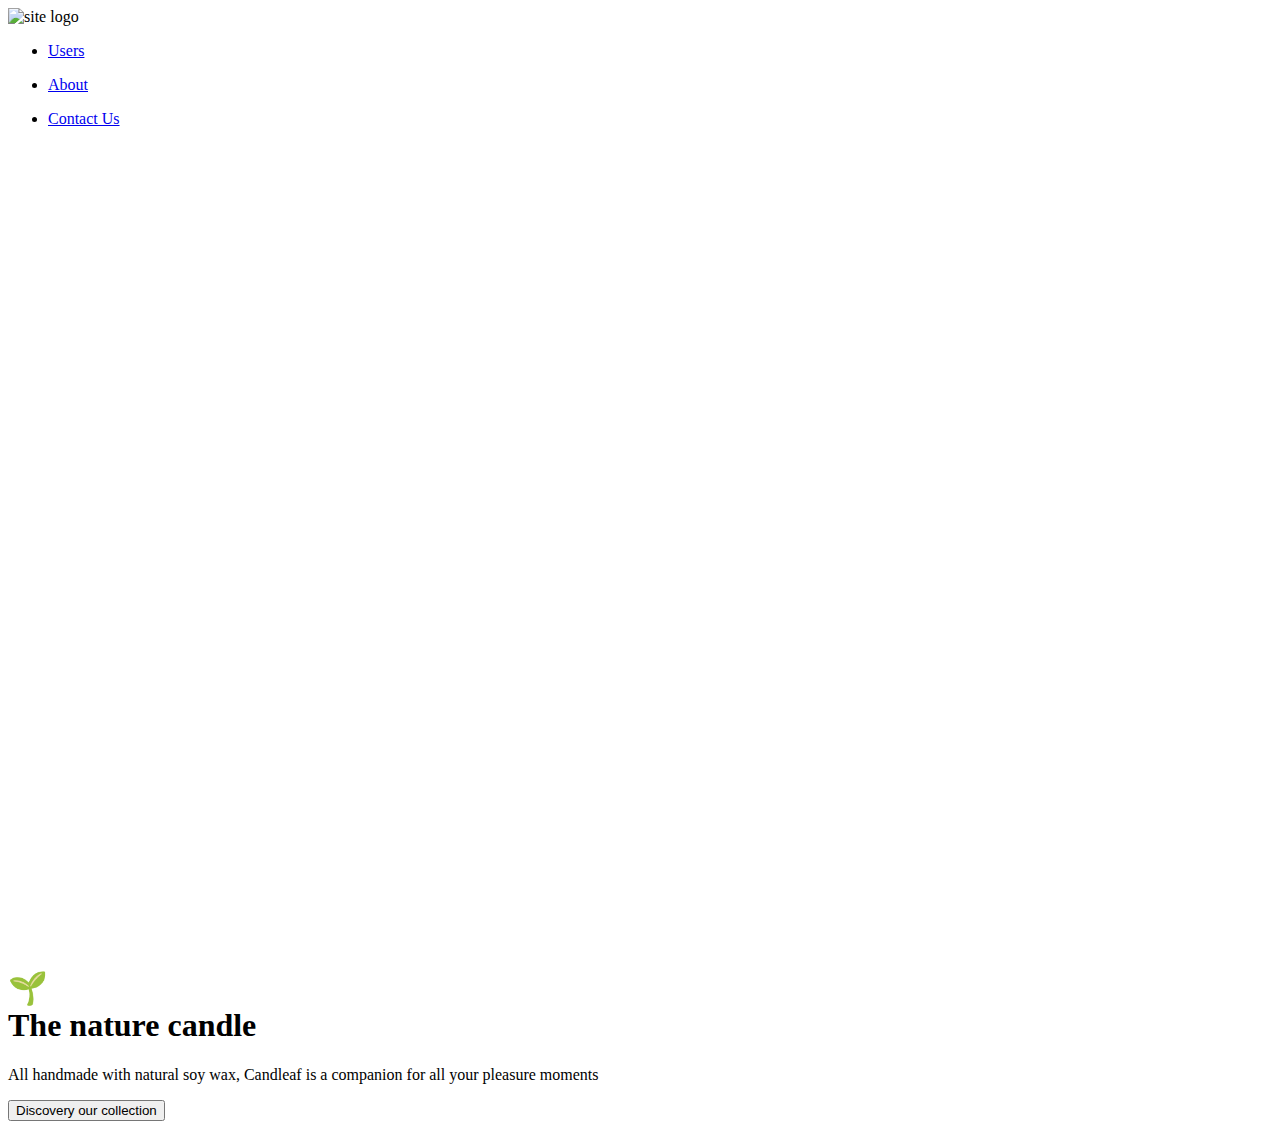
==== src/main/resources/templates/index.html @ eac418a5 "first commit" ====
<!DOCTYPE html>
<html lang="en">
<head>
    <meta charset="UTF-8">
    <meta name="viewport" content="width=device-width, initial-scale=1.0">
    <link rel="stylesheet" href="/styles/defStyle.css">
    <link rel="stylesheet" href="/styles/homeStyle.css">
    <title>Home</title>
</head>
<body>
    <header id="siteHeader" class="siteHeader">
        <div class="container siteHeader__container">
            <nav class="siteHeader__navbar">
                <div class="siteHeader__imageBox scaleAnim">
                    <a>
                        <img class="siteHeader__image" src="/images/logo.png" alt="site logo">
                    </a>
                </div>
                <ul class="siteHeader__ul">
                    <li class="siteHeader__li scaleAnim textAnim">
                        <a class="siteHeader__link" href="/users">
                            <p class="siteHeader__text">Users</p>
                        </a>
                    </li>
                    <li class="siteHeader__li scaleAnim textAnim">
                        <a class="siteHeader__link" href="/about">
                            <p class="siteHeader__text">About</p>
                        </a>
                    </li>
                    <li class="siteHeader__li scaleAnim textAnim">
                        <a class="siteHeader__link" href="/contact">
                            <p class="siteHeader__text">Contact Us</p>
                        </a>
                    </li>
                </ul>
                <div class="siteHeader__linksBox scaleAnim">
                    <a>
                        <img src="../static/images/login.svg" alt="login svg img">
                    </a>
                </div>
            </nav>
        </div>
    </header>
    <main id="siteMain" class="siteMain">
        <section id="siteHero" class="siteHero">
            <div class="siteHero__container container">
                <div class="siteHero__textBox">
                    <h1 class="siteHero__title">
                        🌱<br>
                        The nature candle
                    </h1>
                    <p class="siteHero__text">
                        All handmade with natural soy wax, Candleaf is a companion for all your pleasure moments
                    </p>
                    <button class="siteHero__btn">Discovery our collection</button>
                </div>
            </div>
        </section>
    </main>
    <footer>

    </footer>
</body>
</html>
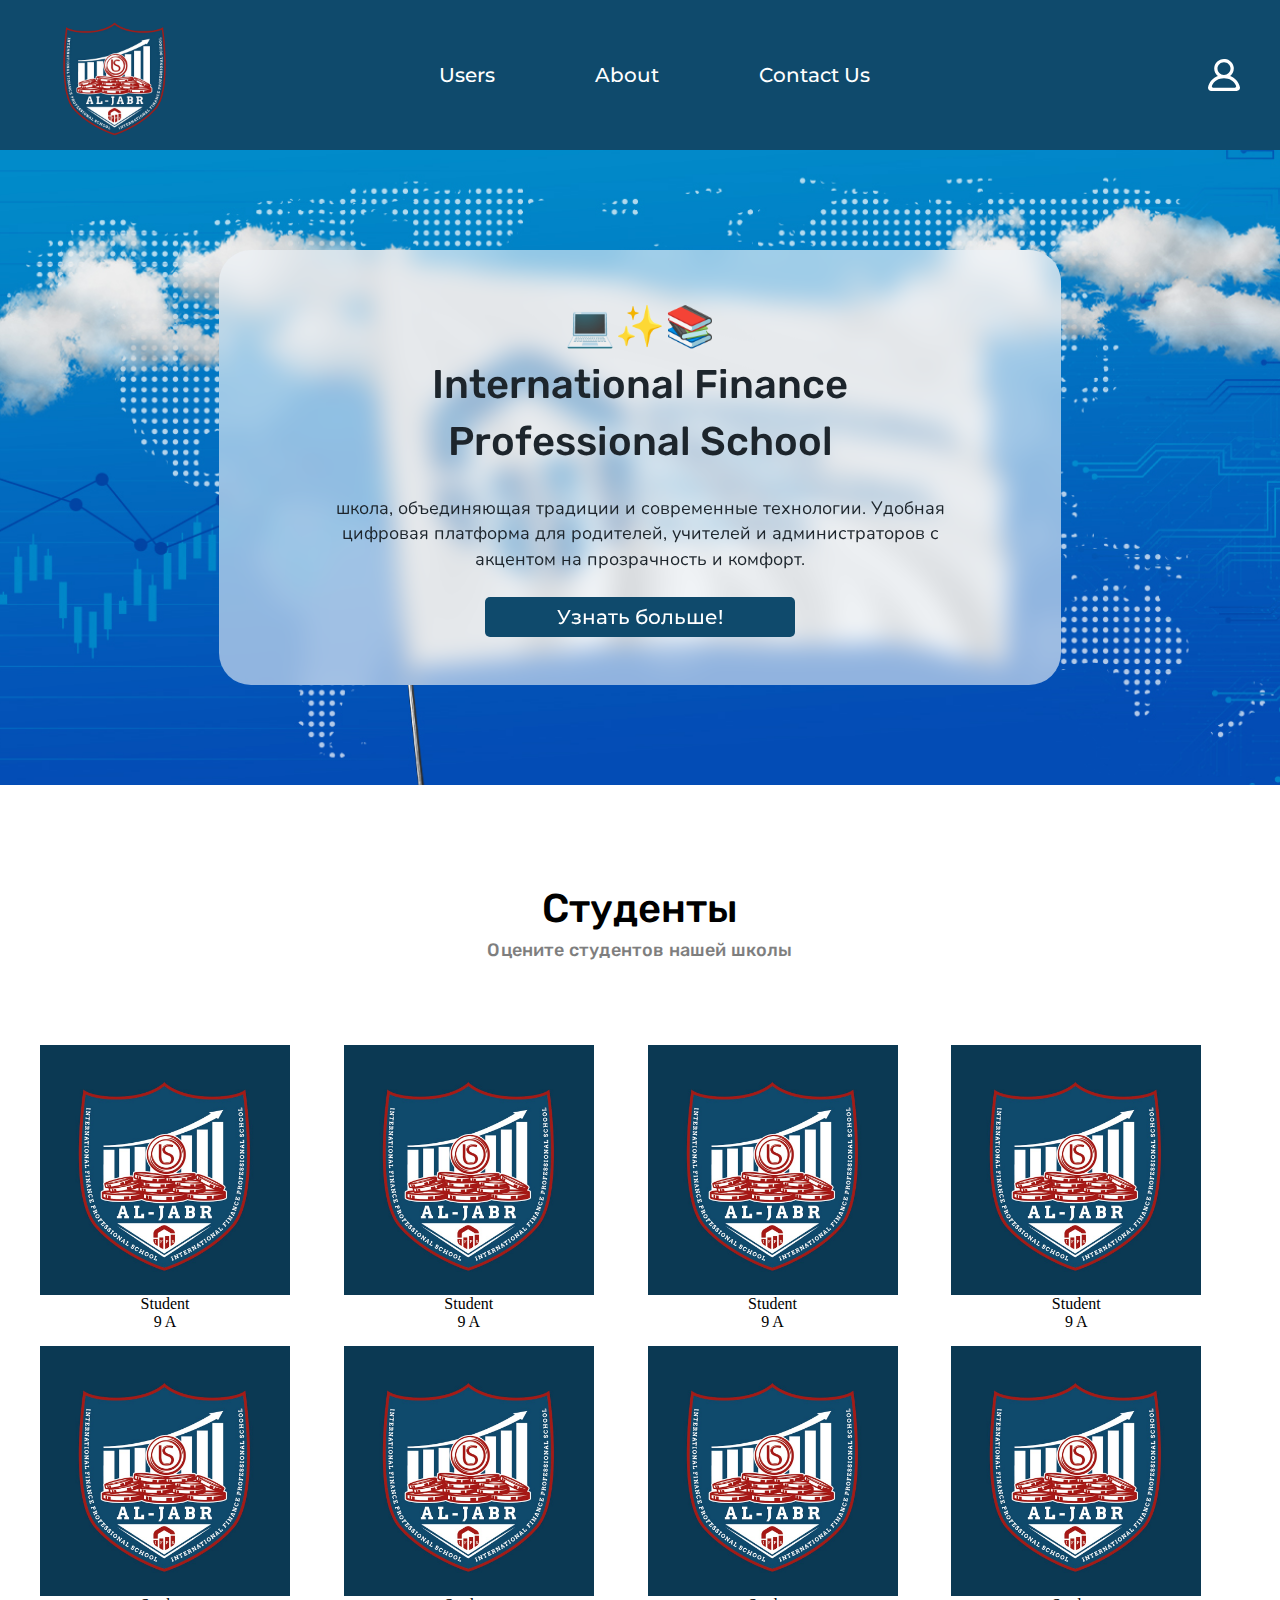
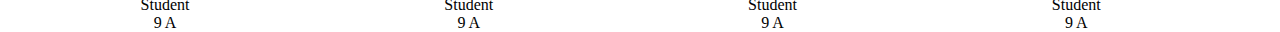
==== commit f22f8c68: "second commit" ====
--- a/src/main/resources/templates/index.html
+++ b/src/main/resources/templates/index.html
@@ -3,62 +3,178 @@
 <head>
     <meta charset="UTF-8">
     <meta name="viewport" content="width=device-width, initial-scale=1.0">
-    <link rel="stylesheet" href="/styles/defStyle.css">
-    <link rel="stylesheet" href="/styles/homeStyle.css">
+    <link rel="stylesheet" href="../static/styles/defStyle.css">
+    <link rel="stylesheet" href="../static/styles/homeStyle.css">
     <title>Home</title>
 </head>
 <body>
-    <header id="siteHeader" class="siteHeader">
-        <div class="container siteHeader__container">
-            <nav class="siteHeader__navbar">
-                <div class="siteHeader__imageBox scaleAnim">
-                    <a>
-                        <img class="siteHeader__image" src="/images/logo.png" alt="site logo">
+<header id="siteHeader" class="siteHeader">
+    <div class="container siteHeader__container">
+        <nav class="siteHeader__navbar">
+            <div class="siteHeader__imageBox scaleAnim">
+                <a>
+                    <img class="siteHeader__image" src="../static/images/logo.png" alt="site logo">
+                </a>
+            </div>
+            <ul class="siteHeader__ul">
+                <li class="siteHeader__li scaleAnim textAnim">
+                    <a class="siteHeader__link" href="/users">
+                        <p class="siteHeader__text">Users</p>
                     </a>
-                </div>
-                <ul class="siteHeader__ul">
-                    <li class="siteHeader__li scaleAnim textAnim">
-                        <a class="siteHeader__link" href="/users">
-                            <p class="siteHeader__text">Users</p>
-                        </a>
-                    </li>
-                    <li class="siteHeader__li scaleAnim textAnim">
-                        <a class="siteHeader__link" href="/about">
-                            <p class="siteHeader__text">About</p>
-                        </a>
-                    </li>
-                    <li class="siteHeader__li scaleAnim textAnim">
-                        <a class="siteHeader__link" href="/contact">
-                            <p class="siteHeader__text">Contact Us</p>
-                        </a>
-                    </li>
-                </ul>
-                <div class="siteHeader__linksBox scaleAnim">
-                    <a>
-                        <img src="../static/images/login.svg" alt="login svg img">
+                </li>
+                <li class="siteHeader__li scaleAnim textAnim">
+                    <a class="siteHeader__link" href="/about">
+                        <p class="siteHeader__text">About</p>
                     </a>
-                </div>
-            </nav>
+                </li>
+                <li class="siteHeader__li scaleAnim textAnim">
+                    <a class="siteHeader__link" href="/contact">
+                        <p class="siteHeader__text">Contact Us</p>
+                    </a>
+                </li>
+            </ul>
+            <div class="siteHeader__linksBox scaleAnim">
+                <a>
+                    <img src="../static/images/login.svg" alt="login svg img">
+                </a>
+            </div>
+        </nav>
+    </div>
+</header>
+<main id="siteMain" class="siteMain">
+    <section id="siteHero" class="siteHero">
+        <div class="siteHero__container container">
+            <div class="siteHero__textBox">
+                <h1 class="siteHero__title">
+                    💻✨📚<br>
+                    International Finance Professional School
+                </h1>
+                <p class="siteHero__text">
+                    школа, объединяющая традиции и современные технологии. Удобная цифровая платформа для родителей,
+                    учителей и администраторов с акцентом на прозрачность и комфорт.
+                </p>
+                <button class="siteHero__btn">Узнать больше!</button>
+            </div>
         </div>
-    </header>
-    <main id="siteMain" class="siteMain">
-        <section id="siteHero" class="siteHero">
-            <div class="siteHero__container container">
-                <div class="siteHero__textBox">
-                    <h1 class="siteHero__title">
-                        🌱<br>
-                        The nature candle
-                    </h1>
-                    <p class="siteHero__text">
-                        All handmade with natural soy wax, Candleaf is a companion for all your pleasure moments
-                    </p>
-                    <button class="siteHero__btn">Discovery our collection</button>
-                </div>
+    </section>
+
+    <section id="siteStudents" class="siteStudents">
+        <div class="siteStudents__container container">
+            <div class="siteStudents__textBox">
+                <h1 class="siteStudents__title">Студенты</h1>
+                <p class="siteStudents__text">Оцените студентов нашей школы</p>
             </div>
-        </section>
-    </main>
-    <footer>
+            <ul class="siteStudents__list">
+                <li class="siteStudents__item">
+                    <a href="/students">
+                        <div class="siteStudents__studentBox">
+                            <div class="studentBox__imgBox">
+                                <img src="../static/images/student.jpg" alt="Student photo">
+                            </div>
+                            <div class="studentBox__textBox">
+                                <h1 class="studentBox__title">Student</h1>
+                                <p class="studentBox__text">9 A</p>
+                            </div>
+                        </div>
+                    </a>
+                </li>
+                <li class="siteStudents__item">
+                    <a href="/students">
+                        <div class="siteStudents__studentBox">
+                            <div class="studentBox__imgBox">
+                                <img src="../static/images/student.jpg" alt="Student photo">
+                            </div>
+                            <div class="studentBox__textBox">
+                                <h1 class="studentBox__title">Student</h1>
+                                <p class="studentBox__text">9 A</p>
+                            </div>
+                        </div>
+                    </a>
+                </li>
+                <li class="siteStudents__item">
+                    <a href="/students">
+                        <div class="siteStudents__studentBox">
+                            <div class="studentBox__imgBox">
+                                <img src="../static/images/student.jpg" alt="Student photo">
+                            </div>
+                            <div class="studentBox__textBox">
+                                <h1 class="studentBox__title">Student</h1>
+                                <p class="studentBox__text">9 A</p>
+                            </div>
+                        </div>
+                    </a>
+                </li>
+                <li class="siteStudents__item">
+                    <a href="/students">
+                        <div class="siteStudents__studentBox">
+                            <div class="studentBox__imgBox">
+                                <img src="../static/images/student.jpg" alt="Student photo">
+                            </div>
+                            <div class="studentBox__textBox">
+                                <h1 class="studentBox__title">Student</h1>
+                                <p class="studentBox__text">9 A</p>
+                            </div>
+                        </div>
+                    </a>
+                </li>
+                <li class="siteStudents__item">
+                    <a href="/students">
+                        <div class="siteStudents__studentBox">
+                            <div class="studentBox__imgBox">
+                                <img src="../static/images/student.jpg" alt="Student photo">
+                            </div>
+                            <div class="studentBox__textBox">
+                                <h1 class="studentBox__title">Student</h1>
+                                <p class="studentBox__text">9 A</p>
+                            </div>
+                        </div>
+                    </a>
+                </li>
+                <li class="siteStudents__item">
+                    <a href="/students">
+                        <div class="siteStudents__studentBox">
+                            <div class="studentBox__imgBox">
+                                <img src="../static/images/student.jpg" alt="Student photo">
+                            </div>
+                            <div class="studentBox__textBox">
+                                <h1 class="studentBox__title">Student</h1>
+                                <p class="studentBox__text">9 A</p>
+                            </div>
+                        </div>
+                    </a>
+                </li>
+                <li class="siteStudents__item">
+                    <a href="/students">
+                        <div class="siteStudents__studentBox">
+                            <div class="studentBox__imgBox">
+                                <img src="../static/images/student.jpg" alt="Student photo">
+                            </div>
+                            <div class="studentBox__textBox">
+                                <h1 class="studentBox__title">Student</h1>
+                                <p class="studentBox__text">9 A</p>
+                            </div>
+                        </div>
+                    </a>
+                </li>
+                <li class="siteStudents__item">
+                    <a href="/students">
+                        <div class="siteStudents__studentBox">
+                            <div class="studentBox__imgBox">
+                                <img src="../static/images/student.jpg" alt="Student photo">
+                            </div>
+                            <div class="studentBox__textBox">
+                                <h1 class="studentBox__title">Student</h1>
+                                <p class="studentBox__text">9 A</p>
+                            </div>
+                        </div>
+                    </a>
+                </li>
+            </ul>
+        </div>
+    </section>
+</main>
+<footer>
 
-    </footer>
+</footer>
 </body>
 </html>
--- a/src/main/resources/static/styles/defStyle.css
+++ b/src/main/resources/static/styles/defStyle.css
@@ -0,0 +1,179 @@
+Rebooted style *,
+*::before,
+*::after {
+    box-sizing: border-box;
+}
+
+* {
+    margin: 0;
+    padding: 0;
+    border: 0 solid transparent;
+    transition: all 0.4s ease;
+}
+
+html {
+    -webkit-text-size-adjust: 100%;
+}
+
+body {
+    text-rendering: optimizeSpeed;
+    margin: 0;
+    padding: 0;
+}
+
+.scaleAnim:hover {
+    transform: scale(1.05);
+}
+
+.scaleAnim:active {
+    transform: scale(1);
+}
+
+.textAnim:hover {
+    color: #f0f0f0;
+}
+
+.textAnim:active {
+    color: #e0e0e0;
+}
+
+img,
+svg,
+video,
+canvas,
+audio,
+iframe,
+embed,
+object {
+    display: block;
+    max-width: 100%;
+}
+
+input,
+button,
+textarea,
+select {
+    font: inherit;
+    line-height: inherit;
+    color: inherit;
+    display: block;
+}
+
+table {
+    border-collapse: collapse;
+    border-spacing: 0;
+}
+
+button,
+[role="button"] {
+    cursor: pointer;
+    background-color: transparent;
+    -webkit-tap-highlight-color: transparent;
+
+    &:focus {
+        outline: 0;
+    }
+}
+
+a {
+    cursor: pointer;
+    color: inherit;
+    text-decoration: inherit;
+    -webkit-tap-highlight-color: transparent;
+}
+
+h1,
+h2,
+h3,
+h4,
+h5,
+h6 {
+    font-size: inherit;
+    font-weight: inherit;
+}
+
+ol,
+ul {
+    list-style: none;
+}
+
+[type="date"],
+[type="datetime"],
+[type="datetime-local"],
+[type="email"],
+[type="month"],
+[type="number"],
+[type="password"],
+[type="search"],
+[type="tel"],
+[type="text"],
+[type="time"],
+[type="url"],
+[type="week"],
+textarea,
+select {
+    -webkit-appearance: none;
+    -moz-appearance: none;
+    appearance: none;
+    width: 100%;
+
+    &:focus {
+        outline: 0;
+    }
+}
+
+::-moz-placeholder {
+    opacity: 1;
+}
+
+textarea {
+    vertical-align: top;
+}
+
+[type="checkbox"],
+[type="radio"] {
+    -webkit-appearance: none;
+    -moz-appearance: none;
+    appearance: none;
+
+    &:focus {
+        outline: 0;
+    }
+}
+
+@media (prefers-reduced-motion: reduce) {
+    html:focus-within {
+        scroll-behavior: auto;
+    }
+
+    *,
+    *::before,
+    *::after {
+        animation-duration: 0.01ms !important;
+        animation-iteration-count: 1 !important;
+        transition-duration: 0.01ms !important;
+        scroll-behavior: auto !important;
+    }
+}
+
+::-webkit-scrollbar {
+    width: 10px;
+}
+
+::-webkit-scrollbar-track {
+    background: #f1f1f1;
+}
+
+::-webkit-scrollbar-thumb {
+    background: #888;
+    border-radius: 10px;
+}
+
+::-webkit-scrollbar-thumb:hover {
+    background: #555;
+}
+
+.container {
+    max-width: 1200px;
+    margin: 0 auto;
+}--- a/src/main/resources/static/styles/homeStyle.css
+++ b/src/main/resources/static/styles/homeStyle.css
@@ -0,0 +1,183 @@
+@import url('https://fonts.googleapis.com/css2?family=Roboto:ital,wght@0,100;0,300;0,400;0,500;0,700;0,900;1,100;1,300;1,400;1,500;1,700;1,900&display=swap');
+@import url('https://fonts.googleapis.com/css2?family=Poppins:ital,wght@0,100;0,200;0,300;0,400;0,500;0,600;0,700;0,800;0,900;1,100;1,200;1,300;1,400;1,500;1,600;1,700;1,800;1,900&display=swap');
+@import url('https://fonts.googleapis.com/css2?family=Akatab:wght@400;500;600;700;800;900&display=swap');
+@import url('https://fonts.googleapis.com/css2?family=Nunito:ital,wght@0,200..1000;1,200..1000&display=swap');
+@import url('https://fonts.googleapis.com/css2?family=Montserrat:ital,wght@0,100..900;1,100..900&display=swap');
+@import url('https://fonts.googleapis.com/css2?family=Rubik:ital,wght@0,300..900;1,300..900&display=swap');
+
+:root {
+    --green: #56b280;
+    --black: #272727;
+    --white: #fff;
+    --brand: #0f4a6c;
+    --font-family: "Montserrat", sans-serif;
+    --second-family: "Rubik", sans-serif;
+    --third-family: "Nunito", sans-serif;
+    --font3: "Avenir", sans-serif;
+}
+
+body {
+    background-color: var(--white);
+}
+
+/* Site Header */
+
+#siteHeader {
+    background-color: var(--brand);
+}
+
+.siteHeader__navbar {
+    display: flex;
+    justify-content: space-between;
+    text-align: center;
+    align-items: center;
+}
+
+.siteHeader__imageBox {
+    max-width: 150px;
+    margin-right: -90px;
+}
+
+.siteHeader__image {
+    border-radius: 50%;
+}
+
+.siteHeader__ul {
+    display: flex;
+    justify-content: space-between;
+    align-items: center;
+    gap: 100px;
+    text-align: center;
+}
+
+.siteHeader__li {
+    font-family: var(--font-family);
+    font-weight: 500;
+    font-size: 20px;
+    text-align: center;
+    color: var(--white);
+}
+
+.siteHeader__linksBox {
+    max-width: 32px;
+    display: flex;
+    align-items: center;
+}
+
+/* Site Main */
+
+#siteMain {
+    position: relative;
+}
+
+/* Site Hero */
+
+.siteHero {
+    background-image: url("../images/heroSectionBgImage.jpg");
+    background-size: cover;
+    background-repeat: no-repeat;
+    background-position: center;
+    align-items: center;
+    text-align: center;
+    display: flex;
+    justify-content: center;
+    margin: 0 0 100px;
+}
+
+.siteHero__textBox {
+    margin: 100px 0;
+    padding: 48px 96px;
+    display: flex;
+    flex-direction: column;
+    backdrop-filter: blur(12px);
+    background: rgba(240, 245, 250, 0.6);
+    gap: 25px;
+    border-radius: 32px;
+    align-items: center;
+}
+
+.siteHero__title {
+    font-family: var(--second-family);
+    font-weight: 500;
+    font-size: 40px;
+    line-height: 144%;
+    text-align: center;
+    color: #1d252c;
+    width: 540px;
+}
+
+.siteHero__text {
+    font-family: var(--third-family);
+    font-weight: 400;
+    font-size: 18px;
+    line-height: 142%;
+    text-align: center;
+    color: #1d252c;
+    width: 650px;
+}
+
+.siteHero__btn {
+    font-family: var(--font-family);
+    font-weight: 500;
+    font-size: 20px;
+    text-align: center;
+    color: var(--white);
+    border-radius: 5px;
+    padding: 8px 45px;
+    background-color: var(--brand);
+    width: 310px;
+    margin: 0 auto;
+}
+
+.siteHero__btn:hover{
+    transform: scale(1.05);
+    background-color: #155d8a;
+}
+
+.siteHero__btn:active{
+    transform: scale(1);
+    background-color: #0c3a54;
+}
+
+/* Site Students */
+
+.siteStudents__textBox{
+    display: flex;
+    flex-direction: column;
+    gap: 5px;
+    text-align: center;
+    margin-bottom: 80px;
+}
+
+.siteStudents__title{
+    font-family: var(--second-family);
+    font-weight: 500;
+    font-size: 40px;
+}
+
+.siteStudents__text{
+    font-family: var(--second-family);
+    font-weight: 500;
+    font-size: 18px;
+    line-height: 153%;
+    letter-spacing: 0.01em;
+    opacity: 0.5;
+}
+
+.siteStudents__list{
+    display: grid;
+    grid-template-columns: 1fr 1fr 1fr 1fr;
+    justify-content: space-between;
+    align-items: center;
+    gap: 15px;
+}
+
+.siteStudents__item{
+    text-align: center;
+    max-width: 250px;
+}
+
+.siteStudents__item:hover{
+    transform: scale(1.05);
+
+}
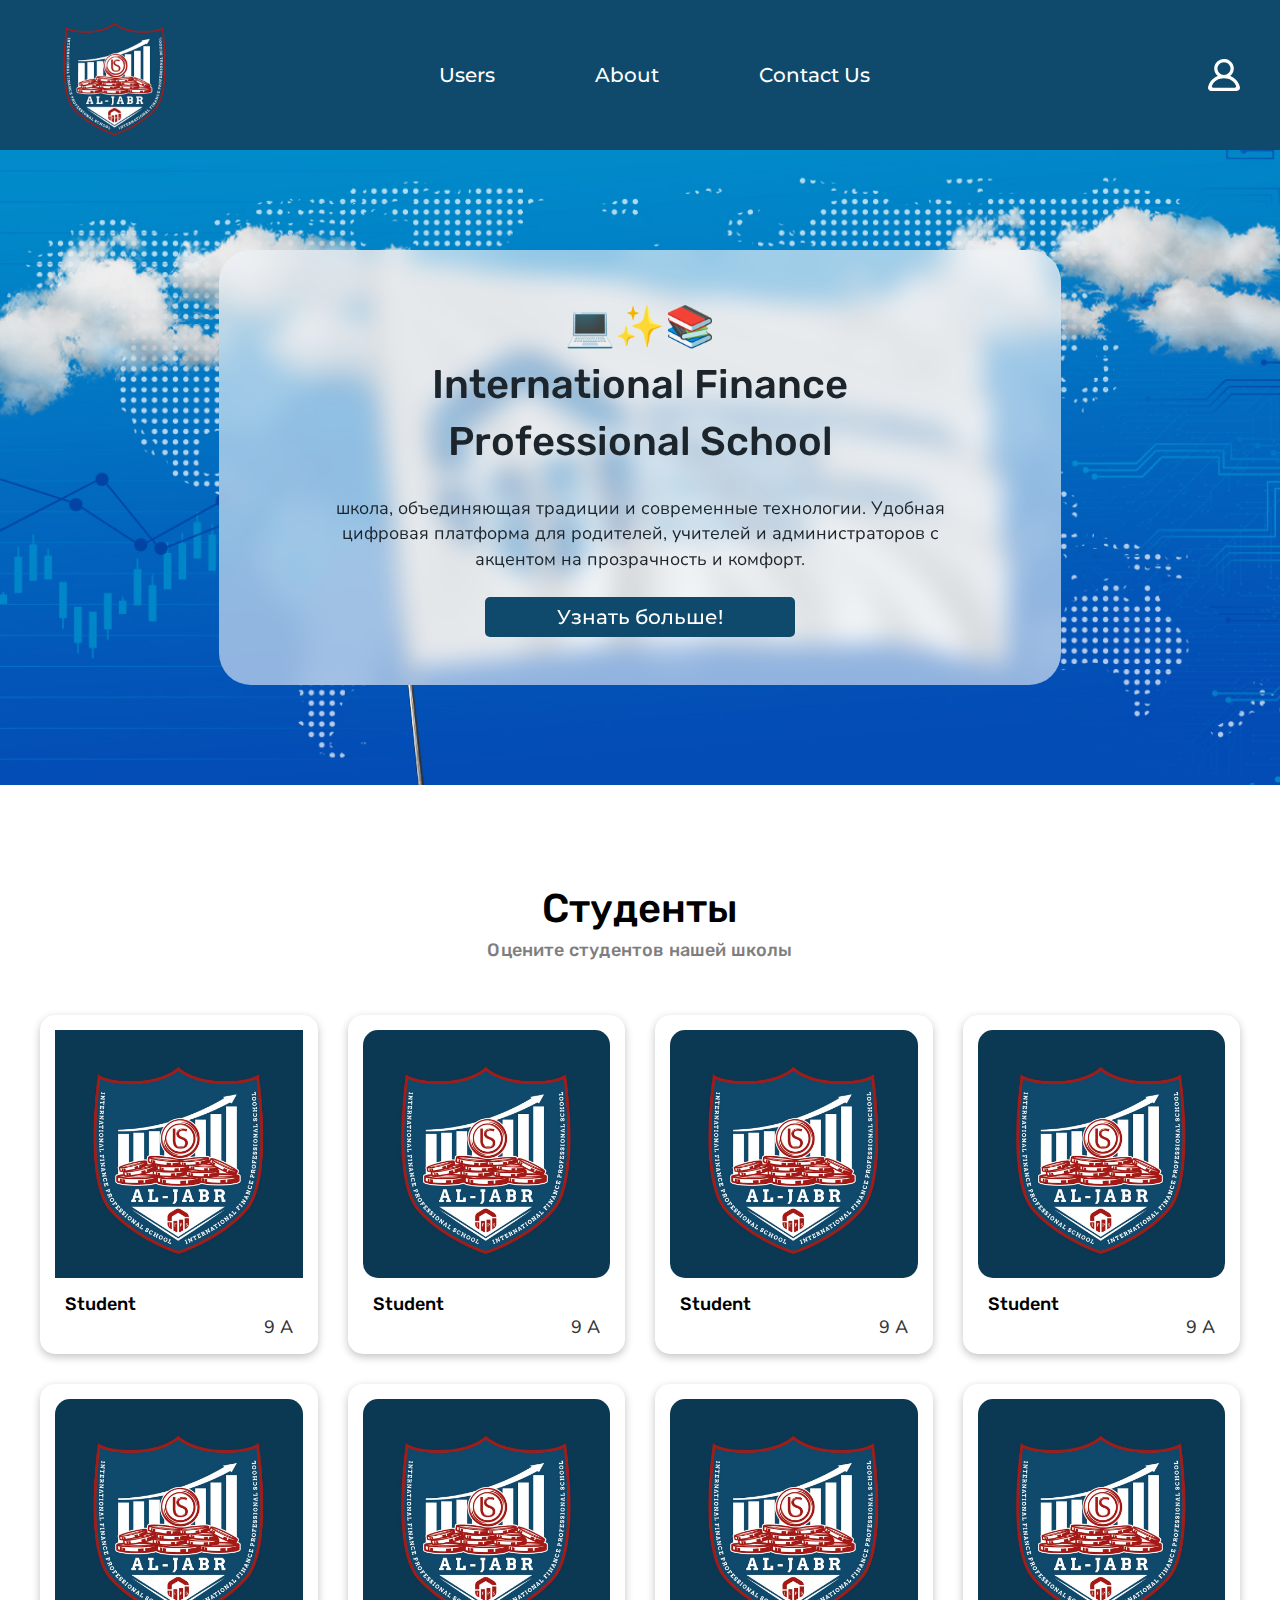
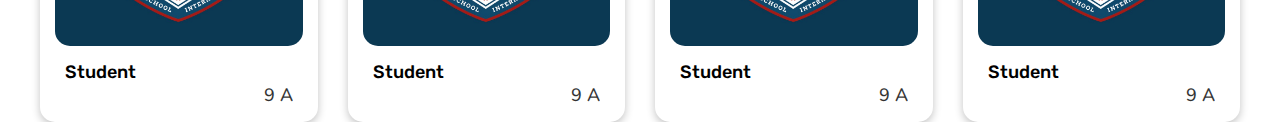
==== commit 4e871ba4: "third commit" ====
--- a/src/main/resources/templates/index.html
+++ b/src/main/resources/templates/index.html
@@ -82,7 +82,7 @@
                     <a href="/students">
                         <div class="siteStudents__studentBox">
                             <div class="studentBox__imgBox">
-                                <img src="../static/images/student.jpg" alt="Student photo">
+                                <img class="studentBox__img" src="../static/images/student.jpg" alt="Student photo">
                             </div>
                             <div class="studentBox__textBox">
                                 <h1 class="studentBox__title">Student</h1>
@@ -95,7 +95,7 @@
                     <a href="/students">
                         <div class="siteStudents__studentBox">
                             <div class="studentBox__imgBox">
-                                <img src="../static/images/student.jpg" alt="Student photo">
+                                <img class="studentBox__img" src="../static/images/student.jpg" alt="Student photo">
                             </div>
                             <div class="studentBox__textBox">
                                 <h1 class="studentBox__title">Student</h1>
@@ -108,7 +108,7 @@
                     <a href="/students">
                         <div class="siteStudents__studentBox">
                             <div class="studentBox__imgBox">
-                                <img src="../static/images/student.jpg" alt="Student photo">
+                                <img class="studentBox__img" src="../static/images/student.jpg" alt="Student photo">
                             </div>
                             <div class="studentBox__textBox">
                                 <h1 class="studentBox__title">Student</h1>
@@ -121,7 +121,7 @@
                     <a href="/students">
                         <div class="siteStudents__studentBox">
                             <div class="studentBox__imgBox">
-                                <img src="../static/images/student.jpg" alt="Student photo">
+                                <img class="studentBox__img" src="../static/images/student.jpg" alt="Student photo">
                             </div>
                             <div class="studentBox__textBox">
                                 <h1 class="studentBox__title">Student</h1>
@@ -134,7 +134,7 @@
                     <a href="/students">
                         <div class="siteStudents__studentBox">
                             <div class="studentBox__imgBox">
-                                <img src="../static/images/student.jpg" alt="Student photo">
+                                <img class="studentBox__img" src="../static/images/student.jpg" alt="Student photo">
                             </div>
                             <div class="studentBox__textBox">
                                 <h1 class="studentBox__title">Student</h1>
@@ -147,7 +147,7 @@
                     <a href="/students">
                         <div class="siteStudents__studentBox">
                             <div class="studentBox__imgBox">
-                                <img src="../static/images/student.jpg" alt="Student photo">
+                                <img class="studentBox__img" src="../static/images/student.jpg" alt="Student photo">
                             </div>
                             <div class="studentBox__textBox">
                                 <h1 class="studentBox__title">Student</h1>
@@ -160,7 +160,7 @@
                     <a href="/students">
                         <div class="siteStudents__studentBox">
                             <div class="studentBox__imgBox">
-                                <img src="../static/images/student.jpg" alt="Student photo">
+                                <img class="studentBox__img" src="../static/images/student.jpg" alt="Student photo">
                             </div>
                             <div class="studentBox__textBox">
                                 <h1 class="studentBox__title">Student</h1>
--- a/src/main/resources/static/styles/homeStyle.css
+++ b/src/main/resources/static/styles/homeStyle.css
@@ -141,12 +141,17 @@
 
 /* Site Students */
 
+.siteStudents__studentBox{
+    display: grid;
+    gap: 15px;
+}
+
 .siteStudents__textBox{
     display: flex;
     flex-direction: column;
     gap: 5px;
     text-align: center;
-    margin-bottom: 80px;
+    margin-bottom: 50px;
 }
 
 .siteStudents__title{
@@ -169,15 +174,43 @@
     grid-template-columns: 1fr 1fr 1fr 1fr;
     justify-content: space-between;
     align-items: center;
-    gap: 15px;
+    gap: 30px;
 }
 
 .siteStudents__item{
     text-align: center;
     max-width: 250px;
+    box-shadow: rgba(0, 0, 0, 0.24) 0px 3px 8px;
+    padding: 15px;
+    border-radius: 15px;
+    gap: 10px;
+}
+
+.siteStudents__item:hover{
+    box-shadow: rgba(0, 0, 0, 0.25) 0px 54px 55px, rgba(0, 0, 0, 0.12) 0px -12px 30px, rgba(0, 0, 0, 0.12) 0px 4px 6px, rgba(0, 0, 0, 0.17) 0px 12px 13px, rgba(0, 0, 0, 0.09) 0px -3px 5px;
 }
 
 .siteStudents__item:hover{
     transform: scale(1.05);
-
-}
+}
+
+.studentBox__img{
+    border-radius: 15px;
+}
+
+.studentBox__title{
+    font-family: var(--second-family);
+    font-weight: 500;
+    font-size: 18px;
+    text-align: start;
+    padding-left: 10px;
+}
+
+.studentBox__text{
+    font-family: var(--third-family);
+    font-weight: 500;
+    font-size: 18px;
+    opacity: 0.8;
+    text-align: end;
+    padding-right: 10px;
+}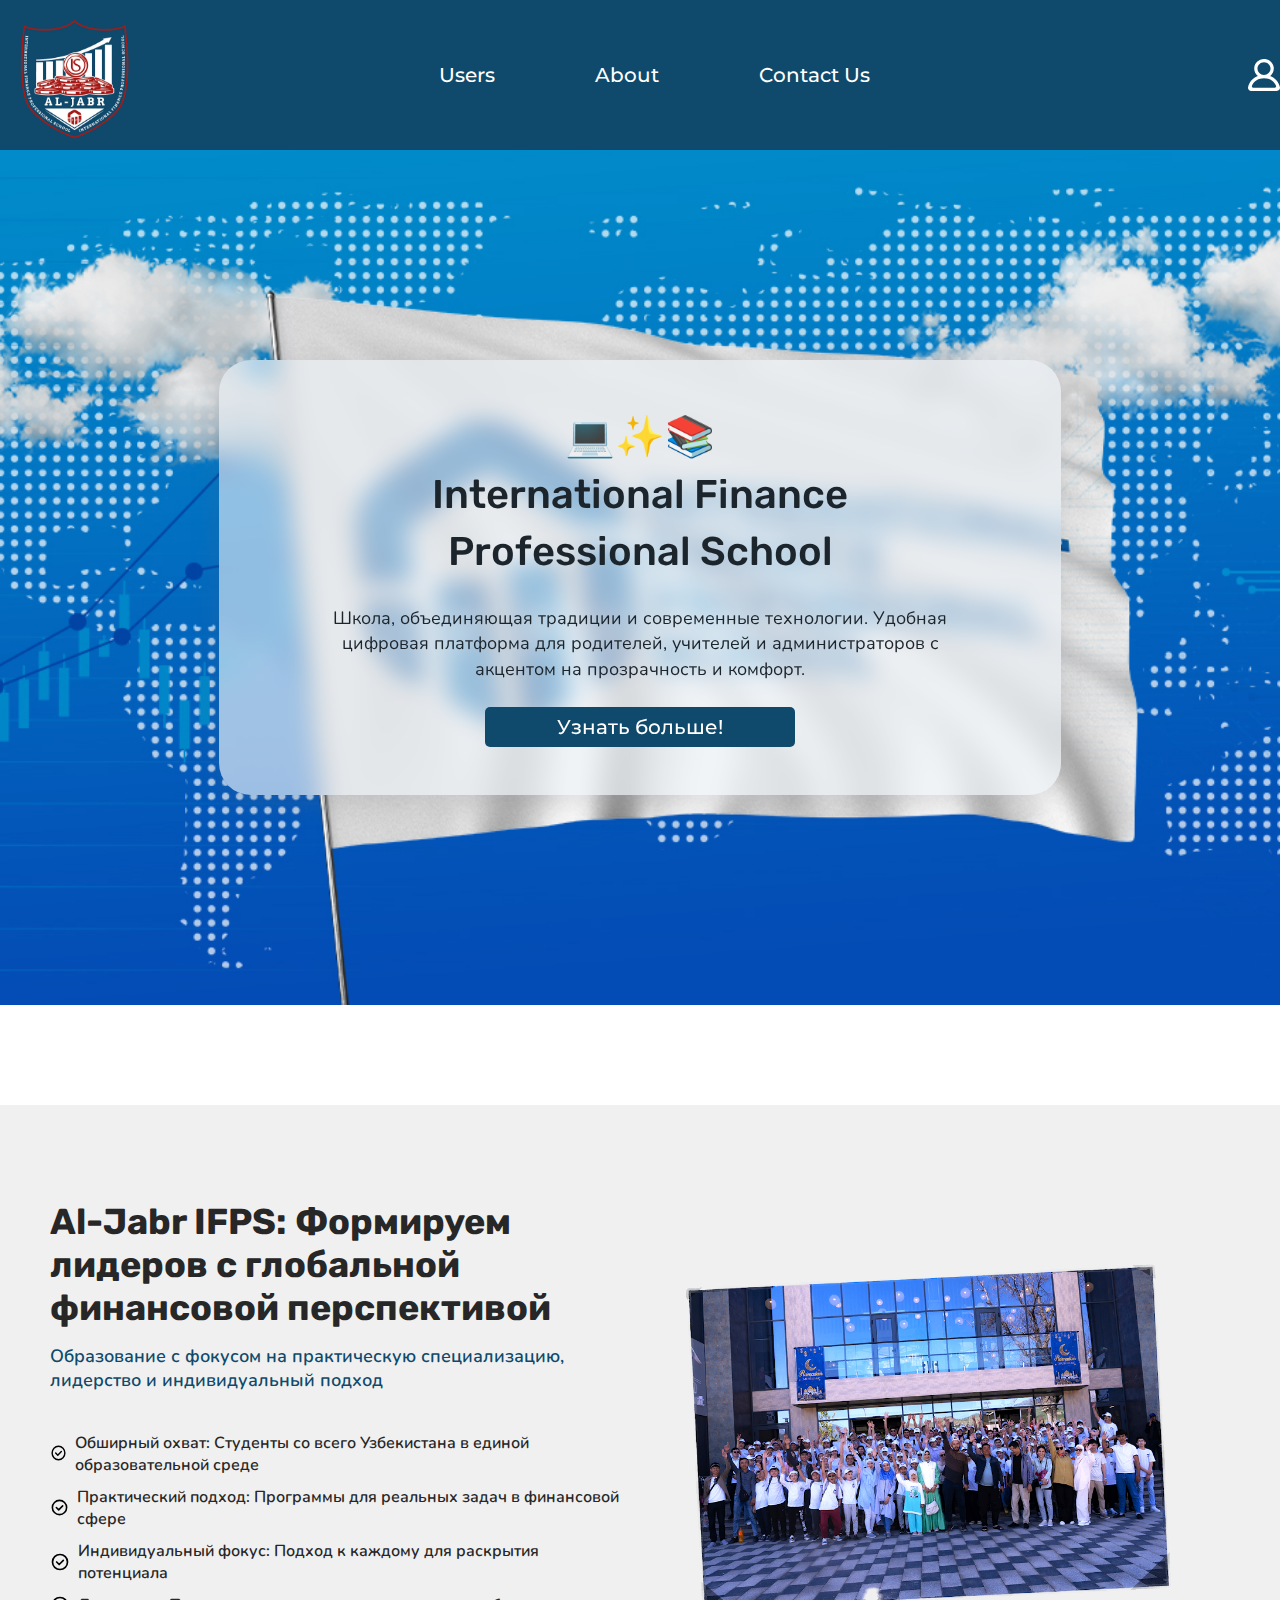
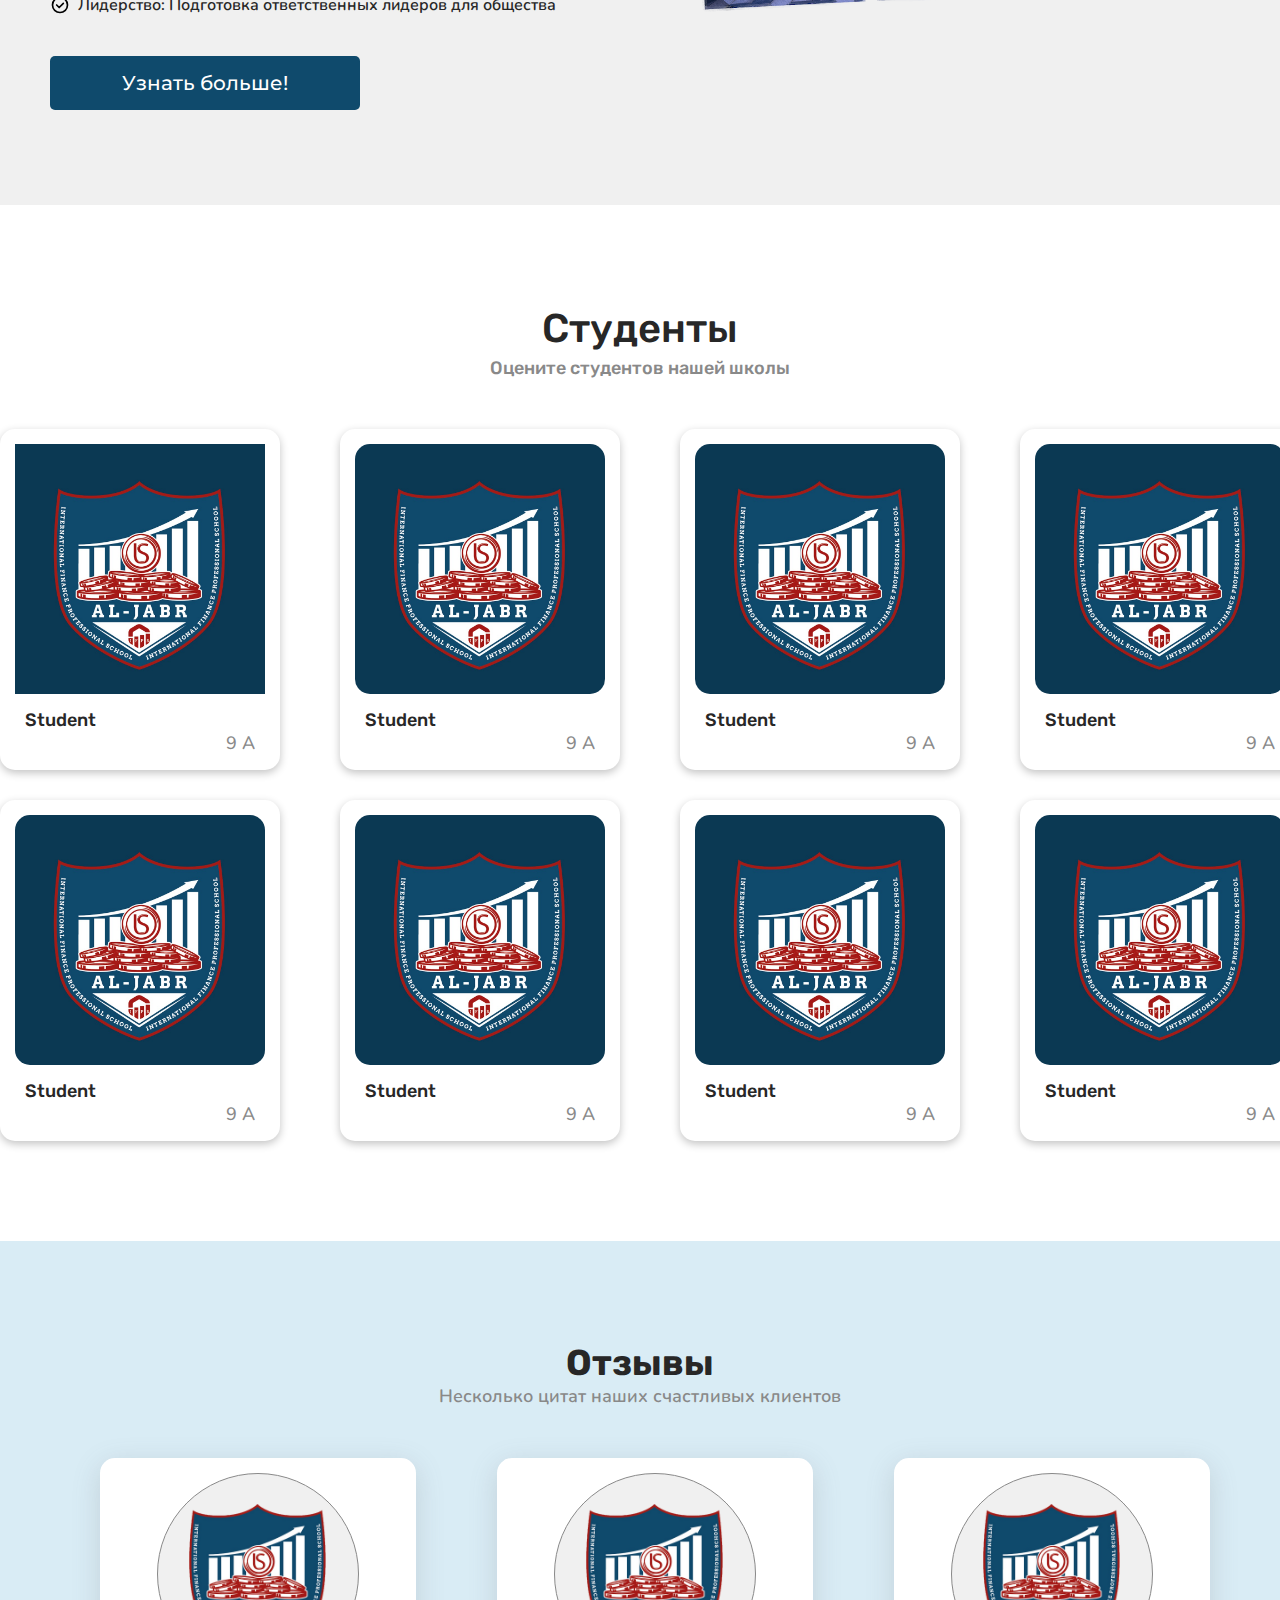
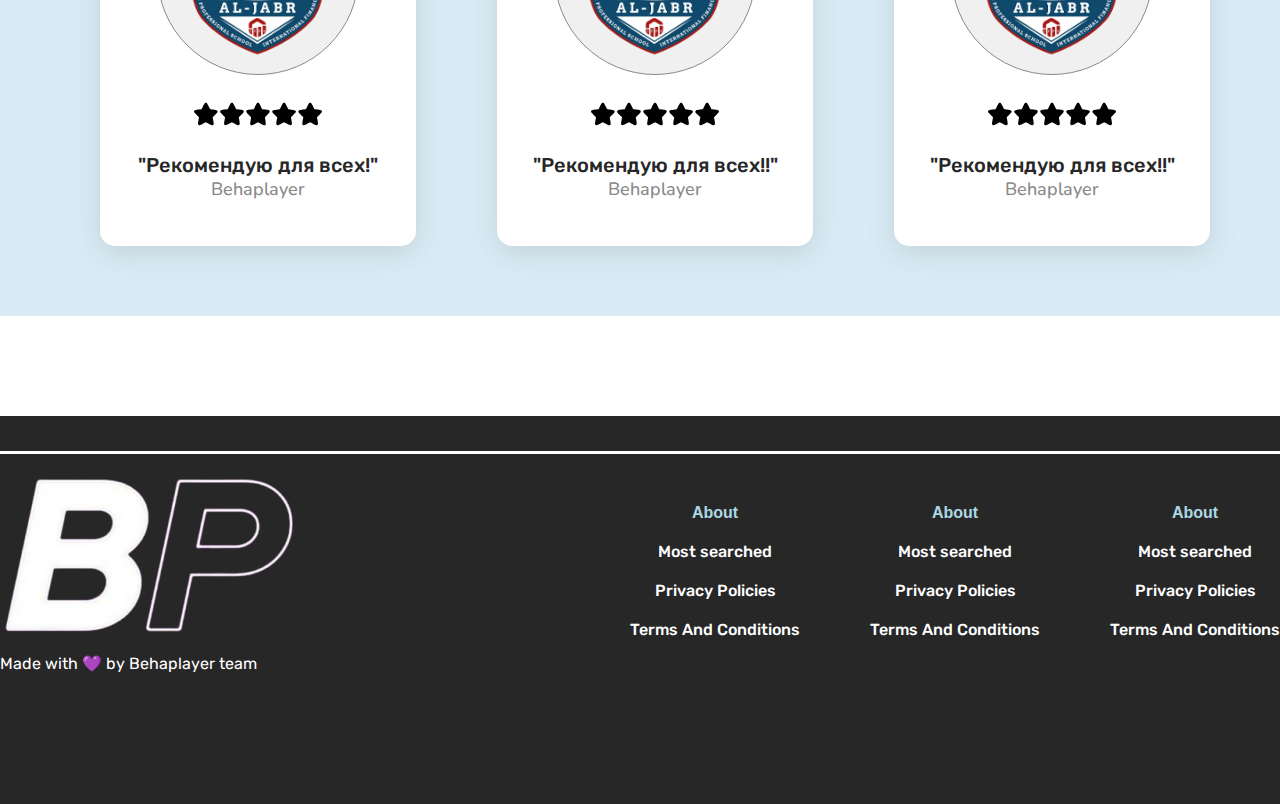
==== commit 6d052fd4: "fifth commit" ====
--- a/src/main/resources/templates/index.html
+++ b/src/main/resources/templates/index.html
@@ -44,16 +44,44 @@
 <main id="siteMain" class="siteMain">
     <section id="siteHero" class="siteHero">
         <div class="siteHero__container container">
-            <div class="siteHero__textBox">
+            <div class="siteHero__textBox shadowAnim">
                 <h1 class="siteHero__title">
                     💻✨📚<br>
                     International Finance Professional School
                 </h1>
                 <p class="siteHero__text">
-                    школа, объединяющая традиции и современные технологии. Удобная цифровая платформа для родителей,
+                    Школа, объединяющая традиции и современные технологии. Удобная цифровая платформа для родителей,
                     учителей и администраторов с акцентом на прозрачность и комфорт.
                 </p>
                 <button class="siteHero__btn">Узнать больше!</button>
+            </div>
+        </div>
+    </section>
+
+    <section id="sitePrinciples" class="sitePrinciples">
+        <div class="sitePrinciples__container container">
+            <div class="sitePrinciples__textBox">
+                <div class="textBox__nameBox">
+                    <h1 class="nameBox__title">Al-Jabr IFPS: Формируем лидеров с глобальной финансовой перспективой</h1>
+                    <p class="nameBox__text">Образование с фокусом на практическую специализацию, лидерство и
+                        индивидуальный подход</p>
+                </div>
+                <div class="textBox__benefitsBox">
+                    <h2 class="benefitsBox__text">Обширный охват: Студенты со всего Узбекистана в единой образовательной
+                        среде</h2>
+                    <h2 class="benefitsBox__text">Практический подход: Программы для реальных задач в финансовой
+                        сфере</h2>
+                    <h2 class="benefitsBox__text">Индивидуальный фокус: Подход к каждому для раскрытия потенциала</h2>
+                    <h2 class="benefitsBox__text">Лидерство: Подготовка ответственных лидеров для общества</h2>
+                </div>
+                <div class="textBox__btnBox">
+                    <button class="btnBox__btn">
+                        Узнать больше!
+                    </button>
+                </div>
+            </div>
+            <div class="sitePrinciples__imgBox scaleAnim">
+                <img class="imgBox__img" src="../static/images/sitePrinciplesImg.png" alt="site principles background">
             </div>
         </div>
     </section>
@@ -64,117 +92,237 @@
                 <h1 class="siteStudents__title">Студенты</h1>
                 <p class="siteStudents__text">Оцените студентов нашей школы</p>
             </div>
-            <ul class="siteStudents__list">
-                <li class="siteStudents__item">
-                    <a href="/students">
-                        <div class="siteStudents__studentBox">
-                            <div class="studentBox__imgBox">
-                                <img src="../static/images/student.jpg" alt="Student photo">
-                            </div>
-                            <div class="studentBox__textBox">
-                                <h1 class="studentBox__title">Student</h1>
-                                <p class="studentBox__text">9 A</p>
-                            </div>
-                        </div>
-                    </a>
-                </li>
-                <li class="siteStudents__item">
-                    <a href="/students">
-                        <div class="siteStudents__studentBox">
-                            <div class="studentBox__imgBox">
-                                <img class="studentBox__img" src="../static/images/student.jpg" alt="Student photo">
-                            </div>
-                            <div class="studentBox__textBox">
-                                <h1 class="studentBox__title">Student</h1>
-                                <p class="studentBox__text">9 A</p>
-                            </div>
-                        </div>
-                    </a>
-                </li>
-                <li class="siteStudents__item">
-                    <a href="/students">
-                        <div class="siteStudents__studentBox">
-                            <div class="studentBox__imgBox">
-                                <img class="studentBox__img" src="../static/images/student.jpg" alt="Student photo">
-                            </div>
-                            <div class="studentBox__textBox">
-                                <h1 class="studentBox__title">Student</h1>
-                                <p class="studentBox__text">9 A</p>
-                            </div>
-                        </div>
-                    </a>
-                </li>
-                <li class="siteStudents__item">
-                    <a href="/students">
-                        <div class="siteStudents__studentBox">
-                            <div class="studentBox__imgBox">
-                                <img class="studentBox__img" src="../static/images/student.jpg" alt="Student photo">
-                            </div>
-                            <div class="studentBox__textBox">
-                                <h1 class="studentBox__title">Student</h1>
-                                <p class="studentBox__text">9 A</p>
-                            </div>
-                        </div>
-                    </a>
-                </li>
-                <li class="siteStudents__item">
-                    <a href="/students">
-                        <div class="siteStudents__studentBox">
-                            <div class="studentBox__imgBox">
-                                <img class="studentBox__img" src="../static/images/student.jpg" alt="Student photo">
-                            </div>
-                            <div class="studentBox__textBox">
-                                <h1 class="studentBox__title">Student</h1>
-                                <p class="studentBox__text">9 A</p>
-                            </div>
-                        </div>
-                    </a>
-                </li>
-                <li class="siteStudents__item">
-                    <a href="/students">
-                        <div class="siteStudents__studentBox">
-                            <div class="studentBox__imgBox">
-                                <img class="studentBox__img" src="../static/images/student.jpg" alt="Student photo">
-                            </div>
-                            <div class="studentBox__textBox">
-                                <h1 class="studentBox__title">Student</h1>
-                                <p class="studentBox__text">9 A</p>
-                            </div>
-                        </div>
-                    </a>
-                </li>
-                <li class="siteStudents__item">
-                    <a href="/students">
-                        <div class="siteStudents__studentBox">
-                            <div class="studentBox__imgBox">
-                                <img class="studentBox__img" src="../static/images/student.jpg" alt="Student photo">
-                            </div>
-                            <div class="studentBox__textBox">
-                                <h1 class="studentBox__title">Student</h1>
-                                <p class="studentBox__text">9 A</p>
-                            </div>
-                        </div>
-                    </a>
-                </li>
-                <li class="siteStudents__item">
-                    <a href="/students">
-                        <div class="siteStudents__studentBox">
-                            <div class="studentBox__imgBox">
-                                <img class="studentBox__img" src="../static/images/student.jpg" alt="Student photo">
-                            </div>
-                            <div class="studentBox__textBox">
-                                <h1 class="studentBox__title">Student</h1>
-                                <p class="studentBox__text">9 A</p>
-                            </div>
-                        </div>
-                    </a>
-                </li>
-            </ul>
+            <div class="siteStudents__studentsList">
+                <ul class="studentsList__studentsBox">
+                    <li class="siteStudents__item">
+                        <a href="/students">
+                            <div class="siteStudents__studentBox">
+                                <div class="studentBox__imgBox">
+                                    <img src="../static/images/student.jpg" alt="Student photo">
+                                </div>
+                                <div class="studentBox__textBox">
+                                    <h1 class="studentBox__title">Student</h1>
+                                    <p class="studentBox__text">9 A</p>
+                                </div>
+                            </div>
+                        </a>
+                    </li>
+                    <li class="siteStudents__item">
+                        <a href="/students">
+                            <div class="siteStudents__studentBox">
+                                <div class="studentBox__imgBox">
+                                    <img class="studentBox__img" src="../static/images/student.jpg" alt="Student photo">
+                                </div>
+                                <div class="studentBox__textBox">
+                                    <h1 class="studentBox__title">Student</h1>
+                                    <p class="studentBox__text">9 A</p>
+                                </div>
+                            </div>
+                        </a>
+                    </li>
+                    <li class="siteStudents__item">
+                        <a href="/students">
+                            <div class="siteStudents__studentBox">
+                                <div class="studentBox__imgBox">
+                                    <img class="studentBox__img" src="../static/images/student.jpg" alt="Student photo">
+                                </div>
+                                <div class="studentBox__textBox">
+                                    <h1 class="studentBox__title">Student</h1>
+                                    <p class="studentBox__text">9 A</p>
+                                </div>
+                            </div>
+                        </a>
+                    </li>
+                    <li class="siteStudents__item">
+                        <a href="/students">
+                            <div class="siteStudents__studentBox">
+                                <div class="studentBox__imgBox">
+                                    <img class="studentBox__img" src="../static/images/student.jpg" alt="Student photo">
+                                </div>
+                                <div class="studentBox__textBox">
+                                    <h1 class="studentBox__title">Student</h1>
+                                    <p class="studentBox__text">9 A</p>
+                                </div>
+                            </div>
+                        </a>
+                    </li>
+                </ul>
+                <ul class="studentsList__studentsBox">
+                    <li class="siteStudents__item">
+                        <a href="/students">
+                            <div class="siteStudents__studentBox">
+                                <div class="studentBox__imgBox">
+                                    <img class="studentBox__img" src="../static/images/student.jpg" alt="Student photo">
+                                </div>
+                                <div class="studentBox__textBox">
+                                    <h1 class="studentBox__title">Student</h1>
+                                    <p class="studentBox__text">9 A</p>
+                                </div>
+                            </div>
+                        </a>
+                    </li>
+                    <li class="siteStudents__item">
+                        <a href="/students">
+                            <div class="siteStudents__studentBox">
+                                <div class="studentBox__imgBox">
+                                    <img class="studentBox__img" src="../static/images/student.jpg" alt="Student photo">
+                                </div>
+                                <div class="studentBox__textBox">
+                                    <h1 class="studentBox__title">Student</h1>
+                                    <p class="studentBox__text">9 A</p>
+                                </div>
+                            </div>
+                        </a>
+                    </li>
+                    <li class="siteStudents__item">
+                        <a href="/students">
+                            <div class="siteStudents__studentBox">
+                                <div class="studentBox__imgBox">
+                                    <img class="studentBox__img" src="../static/images/student.jpg" alt="Student photo">
+                                </div>
+                                <div class="studentBox__textBox">
+                                    <h1 class="studentBox__title">Student</h1>
+                                    <p class="studentBox__text">9 A</p>
+                                </div>
+                            </div>
+                        </a>
+                    </li>
+                    <li class="siteStudents__item">
+                        <a href="/students">
+                            <div class="siteStudents__studentBox">
+                                <div class="studentBox__imgBox">
+                                    <img class="studentBox__img" src="../static/images/student.jpg" alt="Student photo">
+                                </div>
+                                <div class="studentBox__textBox">
+                                    <h1 class="studentBox__title">Student</h1>
+                                    <p class="studentBox__text">9 A</p>
+                                </div>
+                            </div>
+                        </a>
+                    </li>
+                </ul>
+            </div>
+        </div>
+    </section>
+
+    <section id="siteReviews" class="siteReviews">
+        <div class="siteReviews__container container">
+            <div class="siteReviews__textBox">
+                <h1 class="siteReviews__title">Отзывы</h1>
+                <p class="siteReviews__text">Несколько цитат наших счастливых клиентов</p>
+            </div>
+            <div class="siteReviews__customersBox">
+                <a class="customersBox__customerLink" href="#siteReviews">
+                    <div class="customersBox__customer scaleAnim shadowAnim">
+
+                        <img class="customer__logo" src="../static/images/logo.png" alt="customer logo">
+                        <img class="customer__rating" src="../static/images/rating.svg" alt="customer given rating">
+                        <h2 class="customer__review">"Рекомендую для всех!"</h2>
+                        <p class="customer__name">Behaplayer</p>
+
+                    </div>
+                </a>
+                <a class="customersBox__customerLink" href="#siteReviews">
+                    <div class="customersBox__customer scaleAnim shadowAnim">
+                        <img class="customer__logo" src="../static/images/logo.png" alt="customer logo">
+                        <img class="customer__rating" src="../static/images/rating.svg" alt="customer given rating">
+                        <h2 class="customer__review">"Рекомендую для всех!!"</h2>
+                        <p class="customer__name">Behaplayer</p>
+
+                    </div>
+                </a>
+                <a class="customersBox__customerLink" href="#siteReviews">
+                    <div class="customersBox__customer scaleAnim shadowAnim">
+
+                        <img class="customer__logo" src="../static/images/logo.png" alt="customer logo">
+                        <img class="customer__rating" src="../static/images/rating.svg" alt="customer given rating">
+                        <h2 class="customer__review">"Рекомендую для всех!!"</h2>
+                        <p class="customer__name">Behaplayer</p>
+
+                    </div>
+                </a>
+            </div>
         </div>
     </section>
 </main>
-<footer>
-
+<footer id="siteFooter" class="siteFooter">
+    <span class="siteFooter__topLine"></span>
+    <div class="siteFooter__container container">
+        <div class="siteFooter__infoBox">
+            <div class="infoBox__imgBox scaleAnim">
+                <img class="infoBox__img" src="../static/images/BPTeam.png" alt="Behaplayer team logo svg">
+            </div>
+            <h2 class="infoBox__text">Made with 💜 by Behaplayer team</h2>
+        </div>
+        <div class="siteFooter__navigationBox">
+            <ul class="navigationBox__list">
+                <li class="navigationBox__item">
+                    <a class="navigationBox__link" href="#siteHeader">
+                        <h3 class="navigationBox__title">About</h3>
+                    </a>
+                </li>
+                <li class="navigationBox__item">
+                    <a class="navigationBox__link" href="#siteHeader">
+                        <p class="navigationBox__text">Most searched</p>
+                    </a>
+                </li>
+                <li class="navigationBox__item">
+                    <a class="navigationBox__link" href="#siteHeader">
+                        <p class="navigationBox__text">Privacy Policies</p>
+                    </a>
+                </li>
+                <li class="navigationBox__item">
+                    <a class="navigationBox__link" href="#siteHeader">
+                        <p class="navigationBox__text">Terms And Conditions</p>
+                    </a>
+                </li>
+            </ul>
+            <ul class="navigationBox__list">
+                <li class="navigationBox__item">
+                    <a class="navigationBox__link" href="#siteHeader">
+                        <h3 class="navigationBox__title">About</h3>
+                    </a>
+                </li>
+                <li class="navigationBox__item">
+                    <a class="navigationBox__link" href="#siteHeader">
+                        <p class="navigationBox__text">Most searched</p>
+                    </a>
+                </li>
+                <li class="navigationBox__item">
+                    <a class="navigationBox__link" href="#siteHeader">
+                        <p class="navigationBox__text">Privacy Policies</p>
+                    </a>
+                </li>
+                <li class="navigationBox__item">
+                    <a class="navigationBox__link" href="#siteHeader">
+                        <p class="navigationBox__text">Terms And Conditions</p>
+                    </a>
+                </li>
+            </ul>
+            <ul class="navigationBox__list">
+                <li class="navigationBox__item">
+                    <a class="navigationBox__link" href="#siteHeader">
+                        <h3 class="navigationBox__title">About</h3>
+                    </a>
+                </li>
+                <li class="navigationBox__item">
+                    <a class="navigationBox__link" href="#siteHeader">
+                        <p class="navigationBox__text">Most searched</p>
+                    </a>
+                </li>
+                <li class="navigationBox__item">
+                    <a class="navigationBox__link" href="#siteHeader">
+                        <p class="navigationBox__text">Privacy Policies</p>
+                    </a>
+                </li>
+                <li class="navigationBox__item">
+                    <a class="navigationBox__link" href="#siteHeader">
+                        <p class="navigationBox__text">Terms And Conditions</p>
+                    </a>
+                </li>
+            </ul>
+        </div>
+    </div>
 </footer>
 </body>
 </html>
--- a/src/main/resources/static/styles/defStyle.css
+++ b/src/main/resources/static/styles/defStyle.css
@@ -13,6 +13,9 @@
 
 html {
     -webkit-text-size-adjust: 100%;
+    scrollbar-width: thin; /* Options: auto, thin, none */
+    scrollbar-color: #0f4a6c #e0e0e0; /* Thumb color, Track color */
+    scroll-behavior: smooth;
 }
 
 body {
@@ -27,6 +30,22 @@
 
 .scaleAnim:active {
     transform: scale(1);
+}
+
+.weakScaleAnim:hover{
+    transform: scale(1.005);
+}
+
+.weakScaleAnim:active{
+    transform: scale(1);
+}
+
+.shadowAnim{
+    box-shadow: rgba(100, 100, 111, 0.2) 0px 7px 29px 0px;
+}
+
+.shadowAnim:hover{
+    box-shadow: rgba(0, 0, 0, 0.25) 0px 54px 55px, rgba(0, 0, 0, 0.12) 0px -12px 30px, rgba(0, 0, 0, 0.12) 0px 4px 6px, rgba(0, 0, 0, 0.17) 0px 12px 13px, rgba(0, 0, 0, 0.09) 0px -3px 5px;
 }
 
 .textAnim:hover {
@@ -156,24 +175,7 @@
     }
 }
 
-::-webkit-scrollbar {
-    width: 10px;
+.container{
+    max-width: 1300px;
+    margin: 0 auto;
 }
-
-::-webkit-scrollbar-track {
-    background: #f1f1f1;
-}
-
-::-webkit-scrollbar-thumb {
-    background: #888;
-    border-radius: 10px;
-}
-
-::-webkit-scrollbar-thumb:hover {
-    background: #555;
-}
-
-.container {
-    max-width: 1200px;
-    margin: 0 auto;
-}--- a/src/main/resources/static/styles/homeStyle.css
+++ b/src/main/resources/static/styles/homeStyle.css
@@ -5,11 +5,18 @@
 @import url('https://fonts.googleapis.com/css2?family=Montserrat:ital,wght@0,100..900;1,100..900&display=swap');
 @import url('https://fonts.googleapis.com/css2?family=Rubik:ital,wght@0,300..900;1,300..900&display=swap');
 
+html{
+    background-color: var(--black);
+}
+
 :root {
     --green: #56b280;
     --black: #272727;
-    --white: #fff;
+    --white: #ffffff;
     --brand: #0f4a6c;
+    --brand-bg: #d9ecf5;
+    --gray: #898989;
+    --light-gray: #f0f0f0;
     --font-family: "Montserrat", sans-serif;
     --second-family: "Rubik", sans-serif;
     --third-family: "Nunito", sans-serif;
@@ -18,6 +25,10 @@
 
 body {
     background-color: var(--white);
+}
+
+a{
+    cursor: pointer;
 }
 
 /* Site Header */
@@ -85,7 +96,7 @@
 }
 
 .siteHero__textBox {
-    margin: 100px 0;
+    margin: 210px 0;
     padding: 48px 96px;
     display: flex;
     flex-direction: column;
@@ -141,6 +152,10 @@
 
 /* Site Students */
 
+.siteStudents{
+    margin-bottom: 100px;
+}
+
 .siteStudents__studentBox{
     display: grid;
     gap: 15px;
@@ -158,23 +173,28 @@
     font-family: var(--second-family);
     font-weight: 500;
     font-size: 40px;
+    color: var(--black);
 }
 
 .siteStudents__text{
     font-family: var(--second-family);
     font-weight: 500;
     font-size: 18px;
-    line-height: 153%;
-    letter-spacing: 0.01em;
-    opacity: 0.5;
-}
-
-.siteStudents__list{
-    display: grid;
-    grid-template-columns: 1fr 1fr 1fr 1fr;
+    color: var(--gray);
+}
+
+.siteStudents__studentsList{
+    display: grid;
     justify-content: space-between;
     align-items: center;
     gap: 30px;
+}
+
+.studentsList__studentsBox{
+    display: flex;
+    justify-content: space-between;
+    max-width: 1300px;
+    width: 1400px;
 }
 
 .siteStudents__item{
@@ -184,6 +204,7 @@
     padding: 15px;
     border-radius: 15px;
     gap: 10px;
+    justify-self: center;
 }
 
 .siteStudents__item:hover{
@@ -194,6 +215,10 @@
     transform: scale(1.05);
 }
 
+.siteStudents__item:active{
+    transform: scale(1);
+}
+
 .studentBox__img{
     border-radius: 15px;
 }
@@ -204,13 +229,241 @@
     font-size: 18px;
     text-align: start;
     padding-left: 10px;
+    color: var(--black);
 }
 
 .studentBox__text{
     font-family: var(--third-family);
     font-weight: 500;
     font-size: 18px;
-    opacity: 0.8;
     text-align: end;
     padding-right: 10px;
+    color: var(--gray);
+}
+
+/* Site Principles */
+
+.sitePrinciples{
+    background-color: var(--light-gray);
+    padding: 50px;
+    margin-bottom: 100px;
+}
+
+.sitePrinciples__container{
+    display: flex;
+    justify-content: space-evenly;
+    align-items: center;
+}
+
+.sitePrinciples__textBox{
+    display: grid;
+    gap: 40px;
+}
+
+.textBox__nameBox{
+    display: grid;
+    max-width: 600px;
+    gap: 15px;
+}
+
+.nameBox__title{
+     font-family: var(--second-family);
+     font-weight: 700;
+     font-size: 36px;
+     color: var(--black);
+}
+
+.nameBox__text{
+    font-family: var(--third-family);
+    font-weight: 600;
+    font-size: 18px;
+    color: var(--brand);
+}
+
+.textBox__benefitsBox{
+    display: grid;
+    gap: 10px;
+    max-width: 700px;
+}
+
+.benefitsBox__text{
+     font-family: var(--third-family);
+     font-weight: 600;
+     font-size: 16px;
+     color: var(--black);
+     display: flex;
+     align-items: center;
+}
+
+
+.benefitsBox__text::before{
+    content: url("../images/sitePrinciplesCheckMark.svg");
+    display: inline-block;
+    width: 20px;
+    height: 20px;
+    margin-right: 8px;
+    vertical-align: middle;
+}
+
+.btnBox__btn{
+     font-family: var(--font-family);
+     font-weight: 500;
+     font-size: 20px;
+     text-align: center;
+     color: var(--white);
+     border-radius: 5px;
+     padding: 15px 15px;
+     background-color: var(--brand);
+     width: 310px;
+}
+
+.btnBox__btn:hover{
+    transform: scale(1.05);
+    background-color: #155d8a;
+}
+
+.btnBox__btn:active{
+    transform: scale(1);
+    background-color: #0c3a54;
+}
+
+.imgBox__img{
+    max-width: 600px;
+}
+
+/* Reviews Section */
+
+.siteReviews{
+    margin-bottom: 100px;
+    background-color: var(--brand-bg);
+    padding: 100px;
+}
+
+.siteReviews__container{
+    display: grid;
+    gap: 50px;
+}
+
+.siteReviews__textBox{
+    text-align: center;
+}
+
+.siteReviews__title{
+     font-family: var(--second-family);
+     font-weight: 700;
+     font-size: 36px;
+     color: var(--black);
+}
+
+.siteReviews__text{
+    font-family: var(--third-family);
+    font-weight: 600;
+    font-size: 18px;
+    color: var(--gray);
+}
+
+.siteReviews__customersBox{
+    display: flex;
+    justify-content: space-between;
+}
+
+.customersBox__customer{
+    max-width: 360px;
+    width: 100%;
+    max-height: 360px;
+    height: 100%;
+    text-align: center;
+    align-items: center;
+    padding: 15px;
+    border-radius: 15px;
+    background-color: var(--white);
+}
+
+.customer__logo{
+    border-radius: 50%;
+    max-width: 200px;
+    margin: 0 auto;
+    border: 1px solid var(--gray);
+    background-color: var(--light-gray);
+}
+
+.customer__rating{
+    max-width: 256px;
+    margin: -25px auto;
+}
+
+.customer__review{
+     font-family: var(--second-family);
+     font-weight: 500;
+     font-size: 20px;
+     color: var(--black);
+}
+
+.customer__name{
+    font-family: var(--third-family);
+    font-weight: 500;
+    font-size: 18px;
+    color: var(--gray);
+}
+
+/* Site Footer */
+
+.siteFooter{
+    background-color: var(--black);
+    padding: 35px 0;
+}
+
+.siteFooter__container{
+    display: flex;
+    justify-content: space-between;
+}
+
+.siteFooter__topLine{
+    display: block;
+    max-width: 1300px;
+    width: 100%;
+    color: var(--white);
+    background-color: var(--white);
+    height: 3px;
+    margin: 0 auto;
+}
+
+.infoBox__imgBox{
+    margin-top: -150px;
+    margin-left: -100px;
+    margin-bottom: -150px;
+}
+
+.infoBox__text{
+    font-family: var(--second-family);
+    font-weight: 400;
+    font-size: 16px;
+    color: var(--white);
+}
+
+.siteFooter__navigationBox{
+    display: flex;
+    gap: 70px;
+    margin-top: 50px;
+}
+
+.navigationBox__list{
+    display: flex;
+    flex-direction: column;
+    gap: 20px;
+    align-items: center;
+}
+
+.navigationBox__title{
+    font-family: var(--font3);
+    font-weight: 600;
+    font-size: 16px;
+    color: lightblue;
+}
+
+.navigationBox__text{
+    font-family: var(--second-family);
+    font-weight: 500;
+    font-size: 16px;
+    color: var(--white);
 }